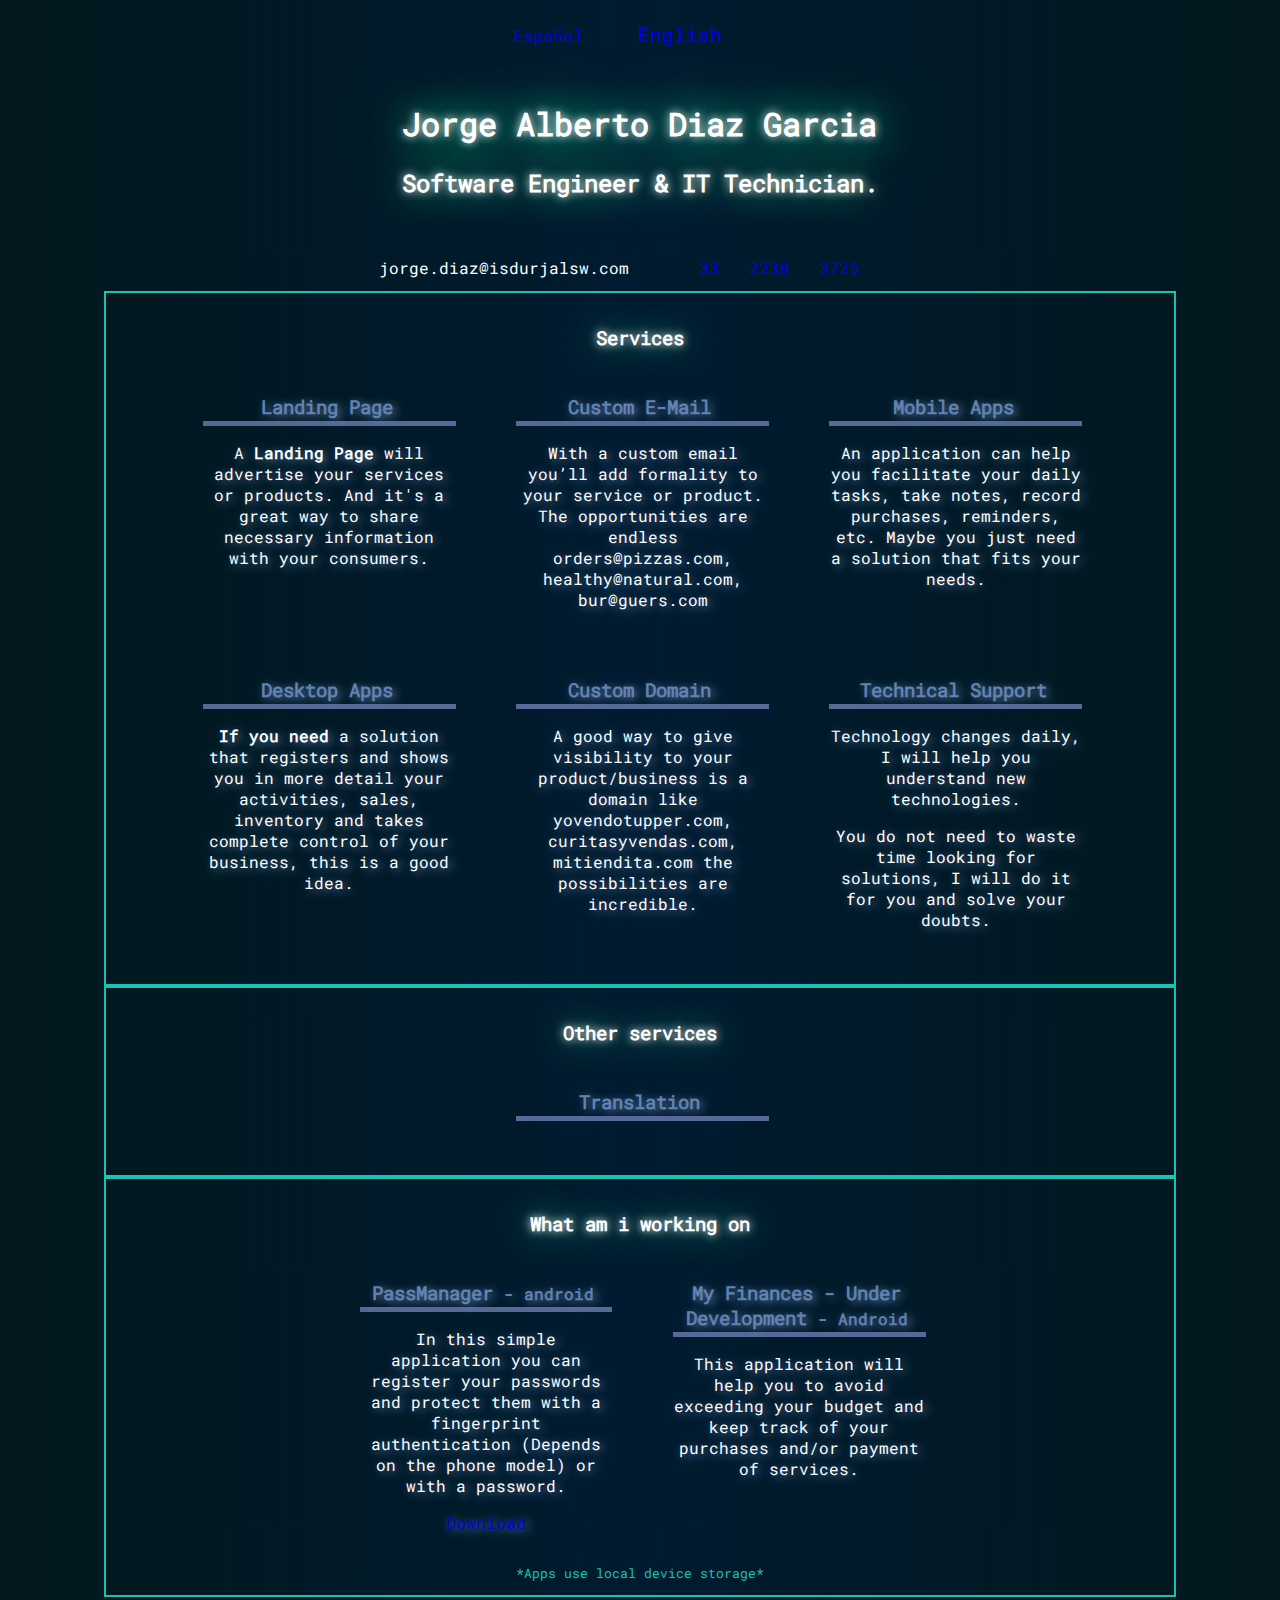
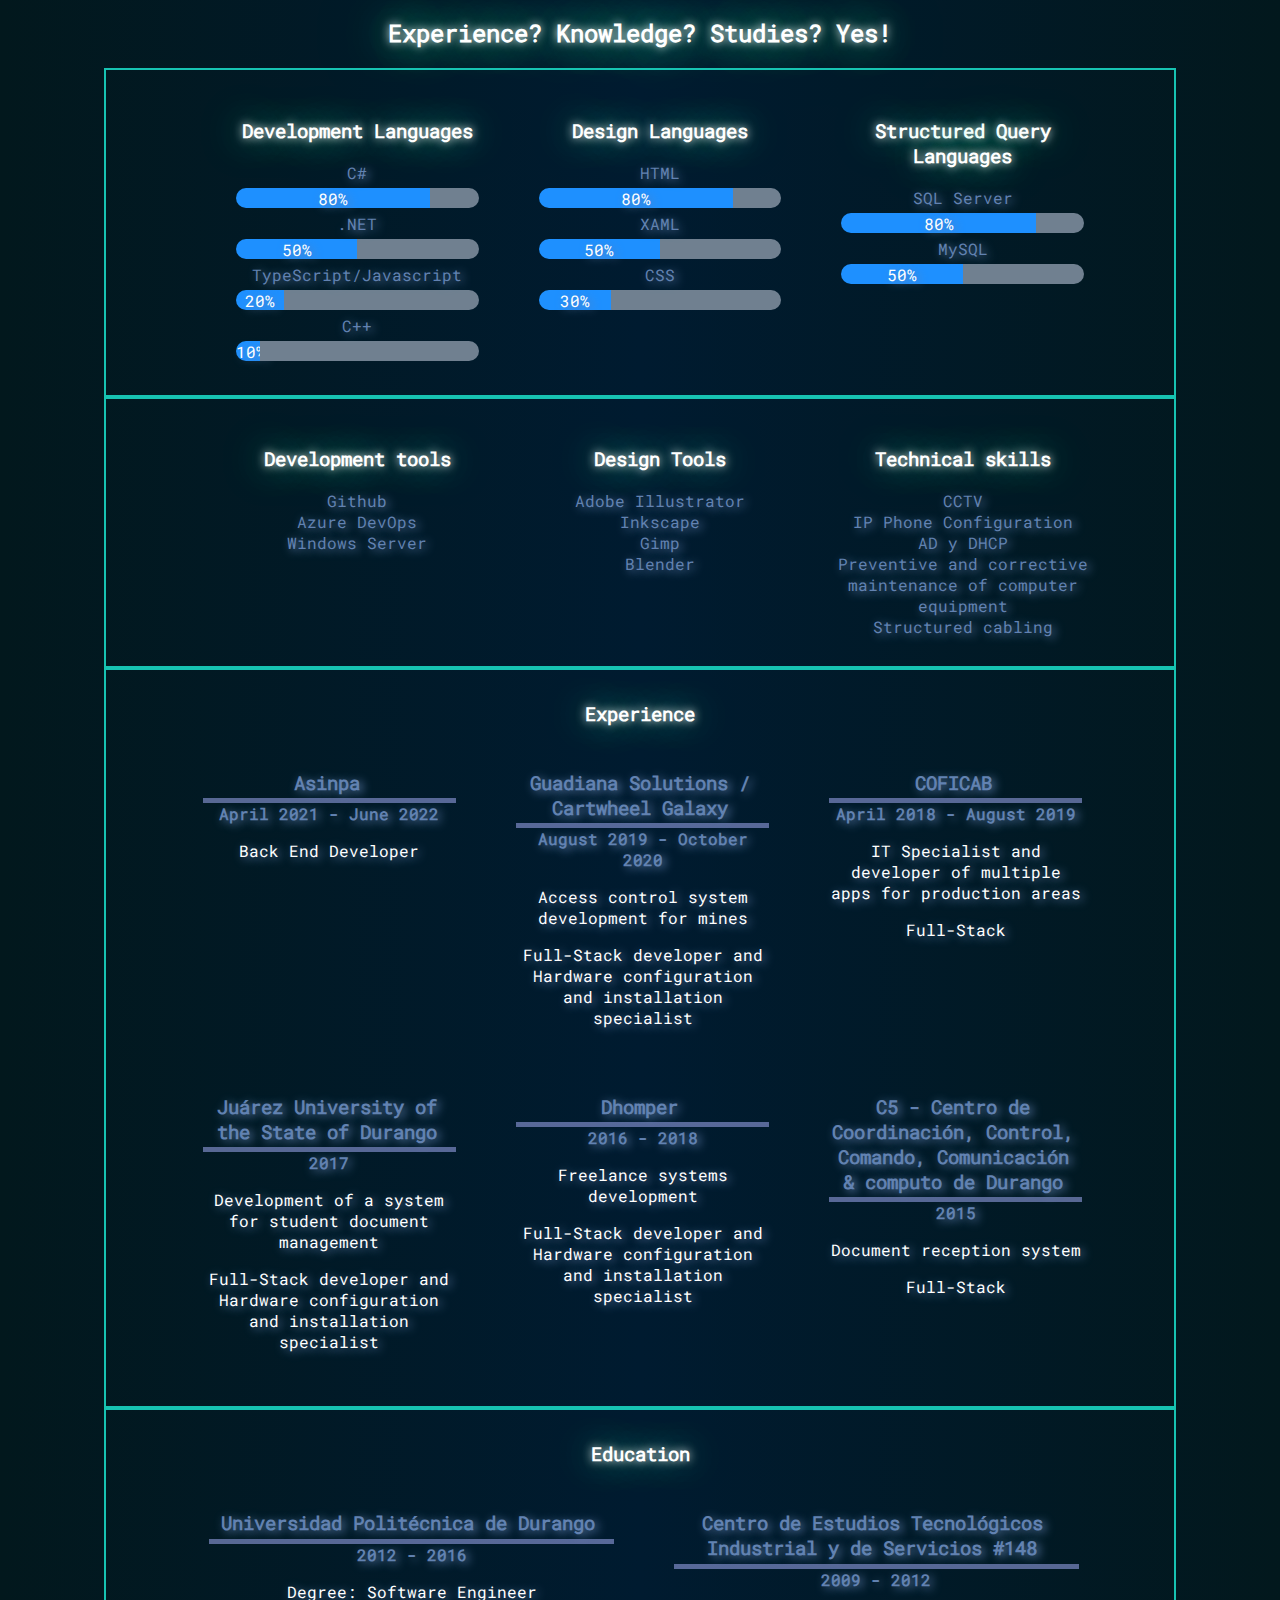
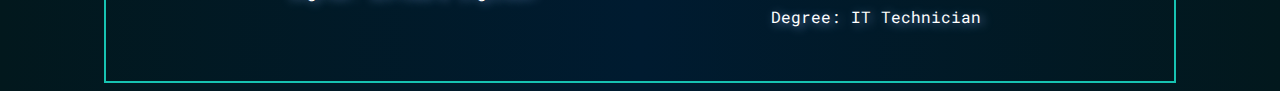
==== index_en.html @ 6057a3dc "actualizacion de lenguaje" ====
<!DOCTYPE html>
<html lang="es">

<head>
    <meta charset="UTF-8">
    <meta http-equiv="X-UA-Compatible" content="IE=edge">
    <meta name="viewport" content="width=device-width, initial-scale=1.0">
    <title>Ing. Jorge Alberto Diaz Garcia</title>
    <link rel="stylesheet" href="https://cdnjs.cloudflare.com/ajax/libs/font-awesome/6.2.1/css/all.min.css" integrity="sha512-MV7K8+y+gLIBoVD59lQIYicR65iaqukzvf/nwasF0nqhPay5w/9lJmVM2hMDcnK1OnMGCdVK+iQrJ7lzPJQd1w==" crossorigin="anonymous" referrerpolicy="no-referrer"
    />
    <link rel="shortcut icon" href="img/logo_icon_48x48.png" type="image/x-icon">
    <link rel="stylesheet" href="css/style_v1.css">
    <script src="https://smtpjs.com/v3/smtp.js"></script>
    <script src="scripts/script.js"></script>
</head>

<body>
    <div class="idioma">
        <a href="/index.html">Español</a>
        <a href="#" style="font-size: 20px;">English</a>
    </div>
    <div class="principal_container">
        <div class="principal_content">
            <h1 class="neon_h1">
                Jorge Alberto Diaz Garcia
            </h1>
            <h2 class="neon_h3">
                Software Engineer & IT Technician.
            </h2>
        </div>
    </div>
    <div class="contact_info">
        <p><i class="fa-sharp fa-solid fa-envelope"></i>jorge.diaz@isdurjalsw.com</p>
        <a href="https://wa.me/523322383725/?text=Hola,%20me%20interesa%20alguno%20de%20los%20servicios!" target="_blank"><i class="fa-brands fa-whatsapp"></i>33 &nbsp 2238 &nbsp 3725</a>
    </div>
    <!-- <div class="email">
        <p>jorge.diaz@isdurjalsw.com</p>
        <a href="https://wa.me/523322383725/?text=Hola,%20me%20interesa%20alguno%20de%20los%20servicios!" target="_blank">33 &nbsp 2238 &nbsp 3725</a>
    </div> -->
    <div class="services focused-area">
        <h3 class="neon_h3">Services</h3>
        <div class="xp_card neon_text">
            <h3>Landing Page</h3>
            <div class="xp_card_content">
                <p>A <strong>Landing Page</strong> will advertise your services or products. And it's a great way to share necessary information with your consumers.</p>
            </div>
        </div>
        <div class="xp_card neon_text">
            <h3>Custom E-Mail</h3>
            <div class="xp_card_content">
                <p>With a custom email you’ll add formality to your service or product. The opportunities are endless orders@pizzas.com, healthy@natural.com, bur@guers.com</p>
            </div>
        </div>
        <div class="xp_card neon_text">
            <h3>Mobile Apps</h3>
            <div class="xp_card_content">
                <p>An application can help you facilitate your daily tasks, take notes, record purchases, reminders, etc. Maybe you just need a solution that fits your needs.</p>
            </div>
        </div>
        <div class="xp_card neon_text">
            <h3>Desktop Apps</h3>
            <div class="xp_card_content">
                <p><strong>If you need</strong> a solution that registers and shows you in more detail your activities, sales, inventory and takes complete control of your business, this is a good idea.</p>
            </div>
        </div>
        <div class="xp_card neon_text">
            <h3>Custom Domain</h3>
            <div class="xp_card_content">
                <p>A good way to give visibility to your product/business is a domain like yovendotupper.com, curitasyvendas.com, mitiendita.com the possibilities are incredible.</p>
            </div>
        </div>
        <div class="xp_card neon_text">
            <h3>Technical Support</h3>
            <div class="xp_card_content">
                <p>Technology changes daily, I will help you understand new technologies.</p>
                <p>You do not need to waste time looking for solutions, I will do it for you and solve your doubts.</p>
            </div>
        </div>
    </div>
    <div class="otherservices focused-area">
        <h3 class="neon_h3">Other services</h3>
        <div class="xp_card neon_text">
            <h3>Translation</h3>
            <div class="xp_card_content">
                <p></p>
            </div>
        </div>
    </div>
    <!-- <div class="clients focused-area">
        <h3 class="neon_h3">Clientes</h3>
        <div class="xp_card neon_text">
            <h3>Galeria Virtual</h3>
            <div class="xp_card_content">
                <h4>Galeria virtual de una Licenciada en Artes Visuales y Plasticas</h4>
                <a class="link_website" href="http://" target="_blank">Sitio web</a>
            </div>
        </div>
        <div class="xp_card neon_text">
            <h3>Terapeuta</h3>
            <div class="xp_card_content">
                <h4>Sitio web de una Terapeuta de la Comunicacion Humana</h4>
                <a class="link_website" href="http://" target="_blank">Sitio web</a>
            </div>
        </div>
    </div> -->
    <div class="aplications focused-area">
        <h3 class="neon_h3">What am i working on</h3>
        <div>
            <div class="xp_card neon_text">
                <h3>PassManager <small> - android</small></h3>
                <div class="xp_card_content">
                    <p>In this simple application you can register your passwords and protect them with a fingerprint authentication (Depends on the phone model) or with a password.</p>
                    <a href="https://drive.google.com/uc?export=download&id=1p4Y3VfxLfTq-qv6n9tV3aubJZZBlAaNV" target="_blank">Download</a>
                </div>
            </div>
            <div class="xp_card neon_text">
                <h3>My Finances - Under Development <small> - Android</small></h3>
                <div class="xp_card_content">
                    <p>This application will help you to avoid exceeding your budget and keep track of your purchases and/or payment of services.</p>
                </div>
            </div>
        </div>
        <small>*Apps use local device storage*</small>
    </div>
    <h2 class="neon_h1" style="text-align: center;">
        Experience? Knowledge? Studies? Yes!
    </h2>
    <div class="lang focused-area">
        <ul class="neon_text">
            <h3 class="neon_h3">Development Languages</h3>
            <li>C#
                <div class="nivel" style="height: 20px;">
                    <div class="positivo" style="width: 80%;">
                        <p>80%</p>
                    </div>
                    <div class="negativo" style="width: 20%;"></div>
                </div>
            </li>
            <li>.NET
                <div class="nivel" style="height: 20px;">
                    <div class="positivo" style="width: 50%;">
                        <p>50%</p>
                    </div>
                    <div class="negativo" style="width: 50%;"></div>
                </div>
            </li>
            <li>TypeScript/Javascript
                <div class="nivel" style="height: 20px;">
                    <div class="positivo" style="width: 20%;">
                        <p>20%</p>
                    </div>
                    <div class="negativo" style="width: 80%;"></div>
                </div>
            </li>
            <li>C++
                <div class="nivel" style="height: 20px;">
                    <div class="positivo" style="width: 10%;">
                        <p>10%</p>
                    </div>
                    <div class="negativo" style="width: 90%;"></div>
                </div>
            </li>
        </ul>
        <ul class="neon_text">
            <h3 class="neon_h3">Design Languages</h3>
            <li>HTML
                <div class="nivel" style="height: 20px;">
                    <div class="positivo" style="width: 80%;">
                        <p>80%</p>
                    </div>
                    <div class="negativo" style="width: 20%;"></div>
                </div>
            </li>
            <li>XAML
                <div class="nivel" style="height: 20px;">
                    <div class="positivo" style="width: 50%;">
                        <p>50%</p>
                    </div>
                    <div class="negativo" style="width: 50%;"></div>
                </div>
            </li>
            <li>CSS
                <div class="nivel" style="height: 20px;">
                    <div class="positivo" style="width: 30%;">
                        <p>30%</p>
                    </div>
                    <div class="negativo" style="width: 70%;"></div>
                </div>
            </li>
        </ul>
        <ul class="neon_text">
            <h3 class="neon_h3">Structured Query Languages</h3>
            <li>SQL Server
                <div class="nivel" style="height: 20px;">
                    <div class="positivo" style="width: 80%;">
                        <p>80%</p>
                    </div>
                    <div class="negativo" style="width: 20%;"></div>
                </div>
            </li>
            <li>MySQL
                <div class="nivel" style="height: 20px;">
                    <div class="positivo" style="width: 50%;">
                        <p>50%</p>
                    </div>
                    <div class="negativo" style="width: 50%;"></div>
                </div>
            </li>
        </ul>
    </div>
    <div class="design_abilities focused-area">
        <ul class="neon_text">
            <h3 class="neon_h3">Development tools</h3>
            <li>Github</li>
            <li>Azure DevOps</li>
            <li>Windows Server</li>
        </ul>
        <ul class="neon_text">
            <h3 class="neon_h3">Design Tools</h3>
            <li>Adobe Illustrator</li>
            <li>Inkscape</li>
            <li>Gimp</li>
            <li>Blender</li>
        </ul>
        <ul class="neon_text">
            <h3 class="neon_h3">Technical skills</h3>
            <li>CCTV</li>
            <li>IP Phone Configuration</li>
            <li>AD y DHCP</li>
            <li>Preventive and corrective maintenance of computer equipment</li>
            <li>Structured cabling</li>
        </ul>
    </div>
    <div class="experience focused-area">
        <h3 class="neon_h3">Experience</h3>
        <div class="xp_card neon_text">
            <h3>Asinpa</h3>
            <div class="xp_card_content">
                <h4>April 2021 - June 2022</h4>
                <p>Back End Developer</p>
            </div>
        </div>
        <div class="xp_card neon_text">
            <h3>Guadiana Solutions / Cartwheel Galaxy</h3>
            <div class="xp_card_content">
                <h4>August 2019 - October 2020</h4>
                <p>Access control system development for mines</p>
                <p>Full-Stack developer and Hardware configuration and installation specialist</p>
            </div>
        </div>
        <div class="xp_card neon_text">
            <h3>COFICAB</h3>
            <div class="xp_card_content">
                <h4>April 2018 - August 2019</h4>
                <p>IT Specialist and developer of multiple apps for production areas</p>
                <p>Full-Stack</p>
            </div>
        </div>
        <div class="xp_card neon_text">
            <h3>Juárez University of the State of Durango</h3>
            <div class="xp_card_content">
                <h4>2017</h4>
                <p>Development of a system for student document management</p>
                <p>Full-Stack developer and Hardware configuration and installation specialist</p>
            </div>
        </div>
        <div class="xp_card neon_text">
            <h3>Dhomper</h3>
            <div class="xp_card_content">
                <h4>2016 - 2018</h4>
                <p>Freelance systems development</p>
                <p>Full-Stack developer and Hardware configuration and installation specialist</p>
            </div>
        </div>
        <div class="xp_card neon_text">
            <h3>C5 - Centro de Coordinación, Control, Comando, Comunicación & computo de Durango</h3>
            <div class="xp_card_content">
                <h4>2015</h4>
                <p>Document reception system</p>
                <p>Full-Stack</p>
            </div>
        </div>
    </div>
    <div class="education focused-area">
        <h3 class="neon_h3">Education</h3>
        <div class="xp_card neon_text">
            <h3>Universidad Politécnica de Durango</h3>
            <div class="xp_card_content">
                <h4>2012 - 2016</h4>
                <p>Degree: Software Engineer</p>
            </div>
        </div>
        <div class="xp_card neon_text">
            <h3>Centro de Estudios Tecnológicos Industrial y de Servicios #148</h3>
            <div class="xp_card_content">
                <h4>2009 - 2012</h4>
                <p>Degree: IT Technician</p>
            </div>
        </div>
    </div>
    <!-- <div class="contact">
        <h3 class="neon_h3">Contacto</h3>
        <p class="neon_text">Tienes alguna idea o necesidad que pueda involucrar tecnología? dejame un mensaje</p>
        <form class="formulario" method="post">
            <input type="text" name="Nombre" id="Nombre" placeholder="Nombre">
            <input type="email" name="Correo" id="Correo" placeholder="Correo">
            <textarea name="Descripcion" id="Descripcion" cols="30" rows="3" placeholder="Cuentame" sizeable="false"></textarea>
            <button value="Send Email" onclick="enviarMail()">Enviar mensaje</button>
        </form>
        <div class="links-sociales">
            <a href="https://wa.me/6181195738" target="_blank"><img style="width: 60px;" src="img/whatsapp.png" alt="Whatsapp"></a>
            <a href="https://www.instagram.com/isdurjal/" target="_blank"><img style="width: 60px;" src="img/instagram.png" alt="Instagram"></a>
            <a href="https://github.com/isdurjaldev" target="_blank"><img style="width: 60px;" src="img/github-sign.png" alt="Github"></a>
        </div>
    </div> -->
</body>

</html>
---- css/style_v1.css ----
@import url(fonts.css);
@import url(text-effects.css);
@import url(animations.css);
body {
    /* background-color: rgb(59, 83, 102); */
    background-image: linear-gradient(90deg, #02181d, #001B30, #02181d);
    /* font-family: FontSourceCodeRegular; */
    font-family: RobotoMonoRegular;
    /* font-family: UbuntuRegular; */
    /* user-select: none; */
}

.idioma {
    width: 70%;
    margin: 0 auto;
    padding: 1%;
    text-align: center;
}

.idioma>* {
    margin-right: 5%;
}

.principal_container {
    width: 70%;
    margin: 0 auto;
    padding: 1%;
    text-align: center;
    /* border-bottom: 1px solid rgba(171, 180, 255, 0.514); */
    background-color: rgba(0, 0, 0, 0);
    /* border-bottom-left-radius: 100px; */
    /* box-shadow: 0px 0px 10px 0px rgb(133, 133, 133), inset 0px 0px 30px rgb(133, 133, 133); */
}

.contact_info {
    width: 80%;
    margin: 0 auto;
    padding: 1%;
    text-align: center;
}

.contact_info>* {
    height: 100%;
    display: inline;
    margin-right: 5%;
}

.contact_info p {
    color: white;
    width: fit-content;
}

.principal_container:nth-child() {
    height: fit-content;
}

.principal_content {
    display: inline-block;
    padding: 1%;
}

@media screen and (max-width:992px) {
    .principal_container {
        width: 100%;
    }
}

.services {
    width: 80%;
    margin: 0 auto;
    text-align: center;
}

.otherservices {
    width: 80%;
    margin: 0 auto;
    text-align: center;
}

.lang {
    width: 80%;
    margin: 0 auto;
    text-align: center;
}

.lang ul {
    width: 25%;
    display: inline-table;
}

.design_abilities {
    width: 80%;
    margin: 0 auto;
    text-align: center;
}

.design_abilities ul {
    width: 25%;
    display: inline-table;
}

@media screen and (max-width:992px) {
    .lang {
        margin: 0 auto;
    }
    .lang ul {
        width: 85%;
        display: block;
    }
    .design_abilities ul {
        width: 80%;
    }
}

.experience {
    width: 80%;
    margin: 0 auto;
    text-align: center;
}

.xp_card {
    width: 25%;
    display: inline-table;
    margin: 5px 5px;
    padding: 2%;
    overflow-wrap: break-word;
}

@media screen and (max-width:992px) {
    .xp_card {
        width: 80%;
    }
}

.xp_card_content {
    margin: 1%;
}

.xp_card_content {
    width: 100%;
    border-top: 5px solid rgba(171, 180, 255, 0.514);
}

.xp_card>h3 {
    margin: 0;
}

.xp_card_content>h4 {
    margin: 0;
}

.education {
    width: 80%;
    margin: 0 auto;
    text-align: center;
}

.education .xp_card {
    width: 40%;
}

.clients {
    width: 80%;
    margin: 0 auto;
    text-align: center;
}

.aplications {
    width: 80%;
    margin: 0 auto;
    text-align: center;
}

.aplications small {
    width: 80%;
    bottom: 0;
}

.clients .xp_card {
    width: 40%;
}

@media screen and (max-width:992px) {
    .education .xp_card {
        width: 80%;
    }
}

.contact {
    text-align: center;
    width: 100%;
}

.formulario {
    width: 80%;
    margin: 2% auto;
}

.formulario input {
    width: 50%;
    margin: 1% auto;
    font-family: RobotoMonoRegular;
    font-size: 20px;
    background-color: transparent;
    border: 0px;
    color: white;
    box-shadow: 0px 2px 10px 0px rgba(171, 180, 255, 0.514);
}

.formulario textarea {
    width: 50%;
    margin: 1% auto;
    font-family: RobotoMonoRegular;
    font-size: 20px;
    background-color: transparent;
    border: 0px;
    color: white;
    box-shadow: 0px 2px 10px 0px rgba(171, 180, 255, 0.514);
}

li {
    list-style: none;
}

.nivel {
    padding: 2%;
    animation: fill 1s normal ease-in;
}

.positivo {
    height: inherit;
    background-color: dodgerblue;
    float: left;
    border-top-left-radius: 50px;
    border-bottom-left-radius: 50px;
}

.positivo p {
    color: white;
    margin: 0;
    text-align: center;
}

.negativo {
    height: inherit;
    background-color: slategray;
    float: left;
    border-top-right-radius: 50px;
    border-bottom-right-radius: 50px;
}

.email {
    width: 15px;
    height: max-content;
    color: white;
    float: left;
    position: fixed;
    overflow-wrap: break-word;
    margin: -10% 3%;
    font-family: RobotoMonoRegular;
    border-right: 2px solid #17C3B2;
}

.email a {
    color: white;
}

@media screen and (max-width:992px) {
    .email {
        width: 100%;
        position: relative;
        margin: 10px auto;
        text-align: center;
    }
}

.focused-area {
    padding: 0.8em 1.8em;
    border: 2px solid #17C3B2;
    position: relative;
    overflow: hidden;
    background-color: transparent;
    text-align: center;
    /* text-transform: uppercase; */
    transition: .3s;
    z-index: 1;
    font-family: RobotoMonoRegular;
    color: #17C3B2;
}

.focused-area p {
    color: white;
}

.focused-area::before {
    content: '';
    width: 0;
    height: 300%;
    position: absolute;
    top: 50%;
    left: 50%;
    transform: translate(-50%, -50%);
    background: #17C3B2;
    transition: .5s ease;
    display: block;
    z-index: -1;
}

.focused-area:hover::before {
    width: 100%;
}

.focused-area:hover li {
    color: black;
}

.focused-area:hover small {
    color: white;
}

.focused-area:hover .xp_card {
    color: black;
}

.focused-area:hover .xp_card_content {
    border-top: 5px solid slategrey;
}

a:link {
    text-decoration: none;
}

a:visited {
    text-decoration: none;
    color: white;
}

i {
    margin-right: 1%;
    font-size: 20px;
}
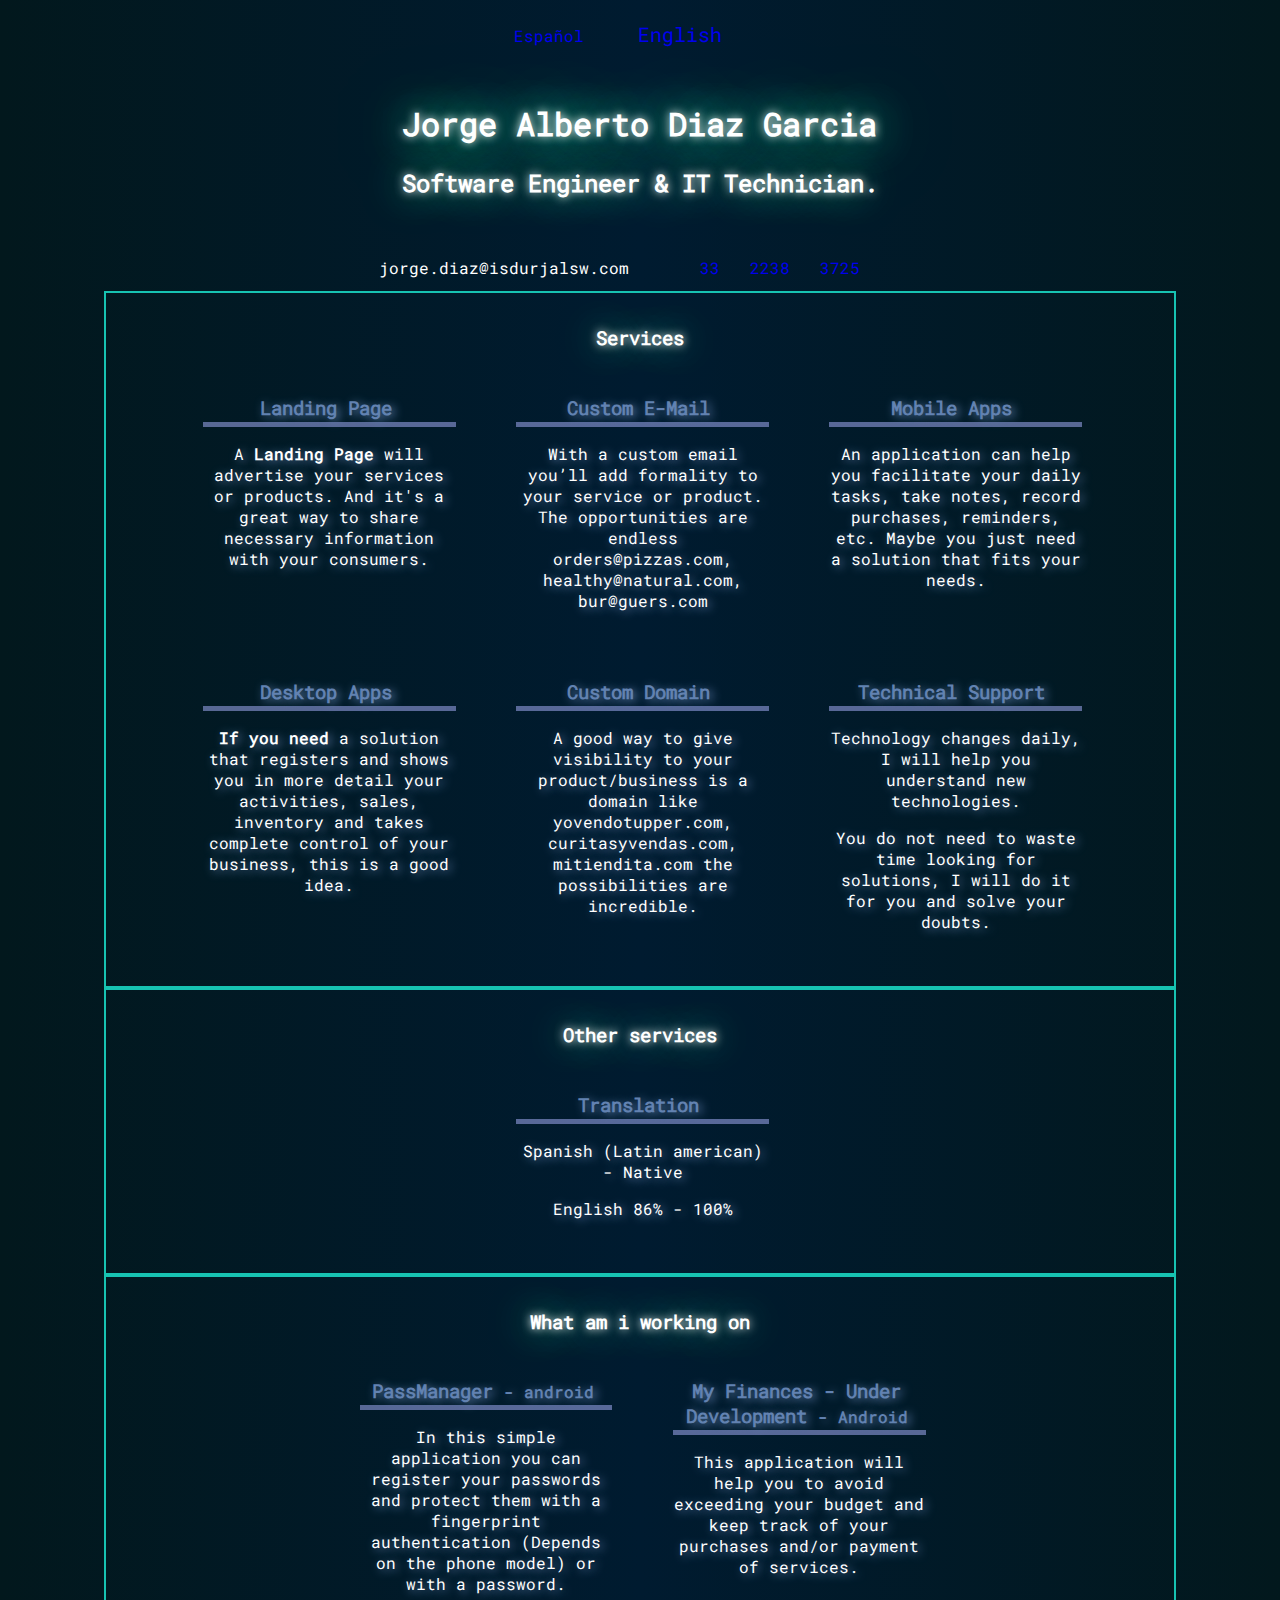
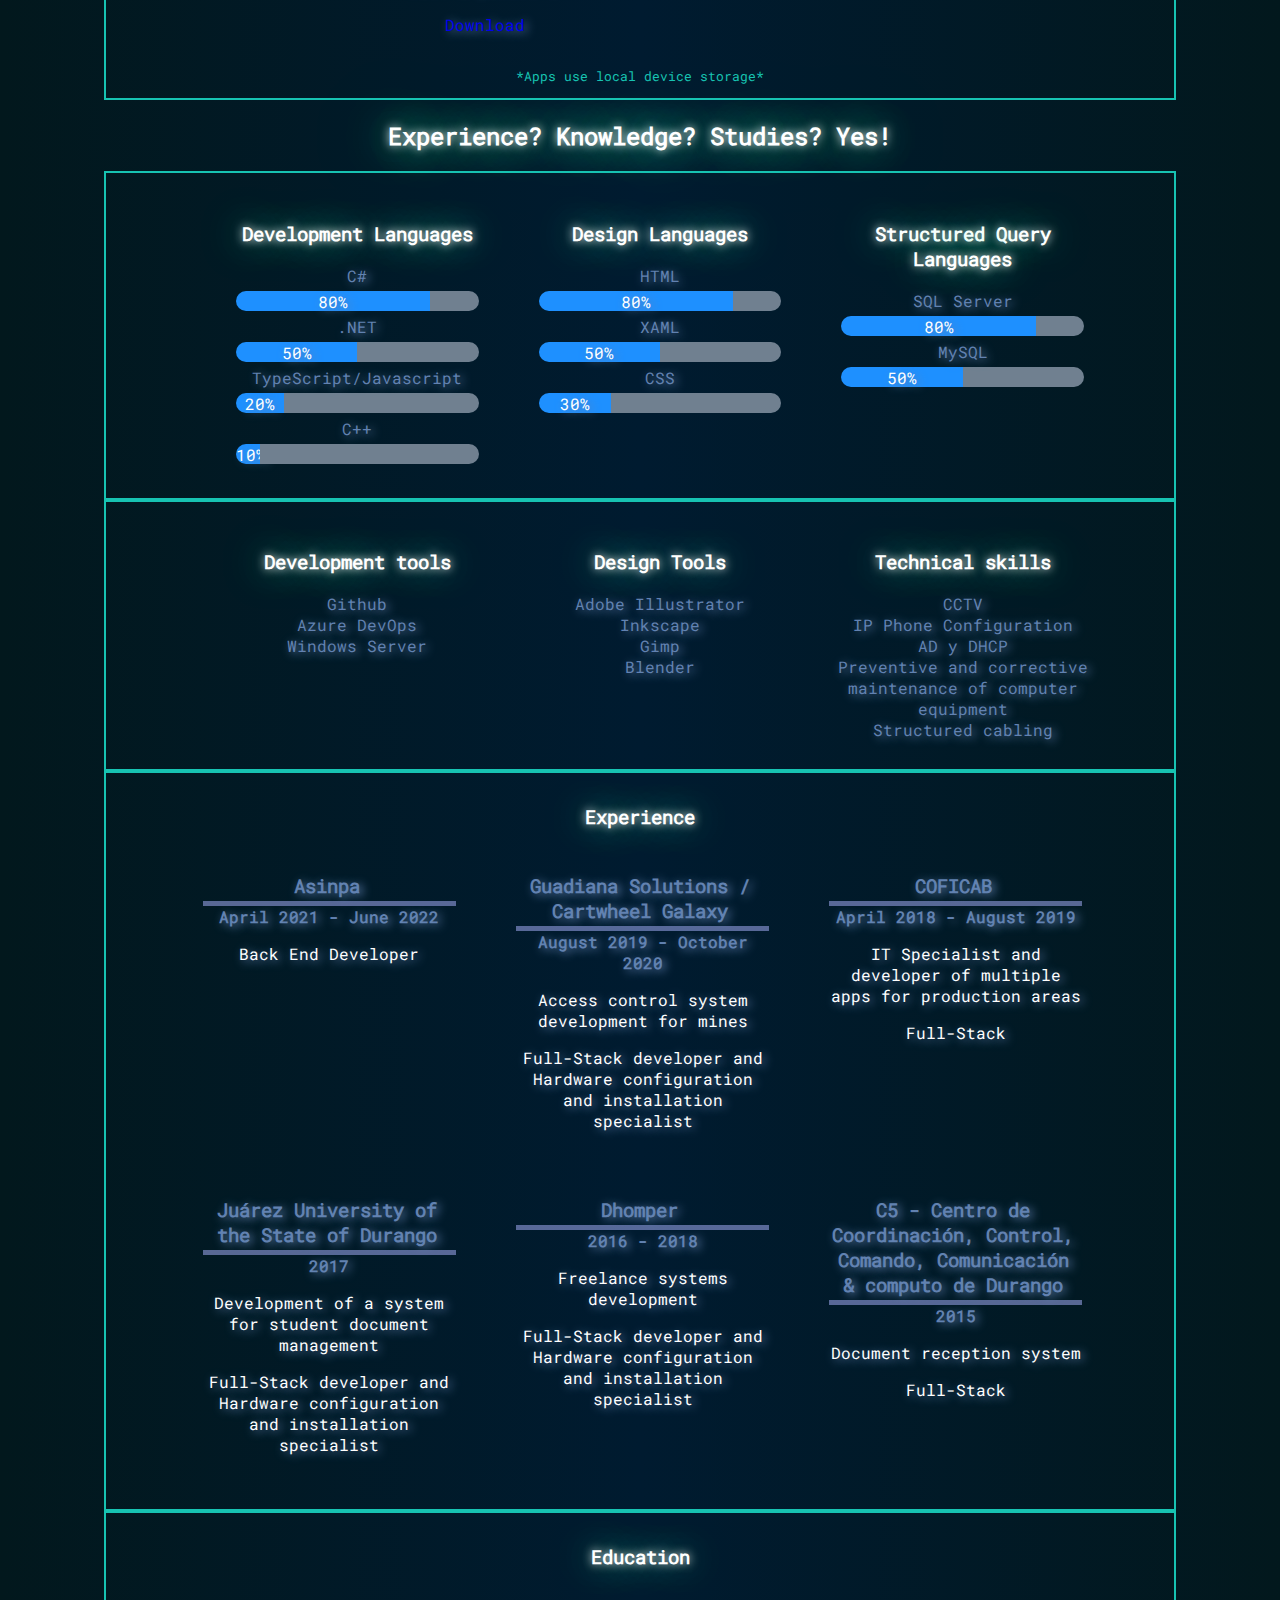
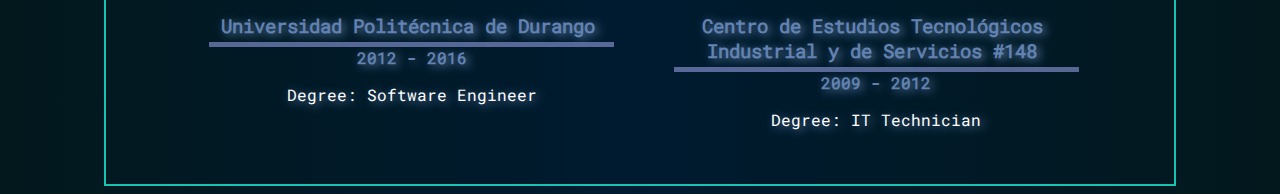
==== commit 1b735978: "icons" ====
--- a/index_en.html
+++ b/index_en.html
@@ -40,37 +40,37 @@
     <div class="services focused-area">
         <h3 class="neon_h3">Services</h3>
         <div class="xp_card neon_text">
-            <h3>Landing Page</h3>
+            <h3>Landing Page <i class="fa-solid fa-file-code"></i></h3>
             <div class="xp_card_content">
                 <p>A <strong>Landing Page</strong> will advertise your services or products. And it's a great way to share necessary information with your consumers.</p>
             </div>
         </div>
         <div class="xp_card neon_text">
-            <h3>Custom E-Mail</h3>
+            <h3>Custom E-Mail <i class="fa-sharp fa-solid fa-envelope"></i></h3>
             <div class="xp_card_content">
                 <p>With a custom email you’ll add formality to your service or product. The opportunities are endless orders@pizzas.com, healthy@natural.com, bur@guers.com</p>
             </div>
         </div>
         <div class="xp_card neon_text">
-            <h3>Mobile Apps</h3>
+            <h3>Mobile Apps <i class="fa-sharp fa-solid fa-mobile-screen"></i></h3>
             <div class="xp_card_content">
                 <p>An application can help you facilitate your daily tasks, take notes, record purchases, reminders, etc. Maybe you just need a solution that fits your needs.</p>
             </div>
         </div>
         <div class="xp_card neon_text">
-            <h3>Desktop Apps</h3>
+            <h3>Desktop Apps <i class="fa-sharp fa-solid fa-desktop"></i></h3>
             <div class="xp_card_content">
                 <p><strong>If you need</strong> a solution that registers and shows you in more detail your activities, sales, inventory and takes complete control of your business, this is a good idea.</p>
             </div>
         </div>
         <div class="xp_card neon_text">
-            <h3>Custom Domain</h3>
+            <h3>Custom Domain <i class="fa-solid fa-window-restore"></i></h3>
             <div class="xp_card_content">
                 <p>A good way to give visibility to your product/business is a domain like yovendotupper.com, curitasyvendas.com, mitiendita.com the possibilities are incredible.</p>
             </div>
         </div>
         <div class="xp_card neon_text">
-            <h3>Technical Support</h3>
+            <h3>Technical Support <i class="fa-solid fa-gears"></i></h3>
             <div class="xp_card_content">
                 <p>Technology changes daily, I will help you understand new technologies.</p>
                 <p>You do not need to waste time looking for solutions, I will do it for you and solve your doubts.</p>
@@ -80,9 +80,10 @@
     <div class="otherservices focused-area">
         <h3 class="neon_h3">Other services</h3>
         <div class="xp_card neon_text">
-            <h3>Translation</h3>
-            <div class="xp_card_content">
-                <p></p>
+            <h3>Translation <i class="fa-solid fa-language"></i></h3>
+            <div class="xp_card_content">
+                <p>Spanish (Latin american) - Native</p>
+                <p>English 86% - 100%</p>
             </div>
         </div>
     </div>
@@ -110,7 +111,7 @@
                 <h3>PassManager <small> - android</small></h3>
                 <div class="xp_card_content">
                     <p>In this simple application you can register your passwords and protect them with a fingerprint authentication (Depends on the phone model) or with a password.</p>
-                    <a href="https://drive.google.com/uc?export=download&id=1p4Y3VfxLfTq-qv6n9tV3aubJZZBlAaNV" target="_blank">Download</a>
+                    <a href="https://drive.google.com/uc?export=download&id=1p4Y3VfxLfTq-qv6n9tV3aubJZZBlAaNV" target="_blank">Download <i class="fa-solid fa-download"></i></a>
                 </div>
             </div>
             <div class="xp_card neon_text">
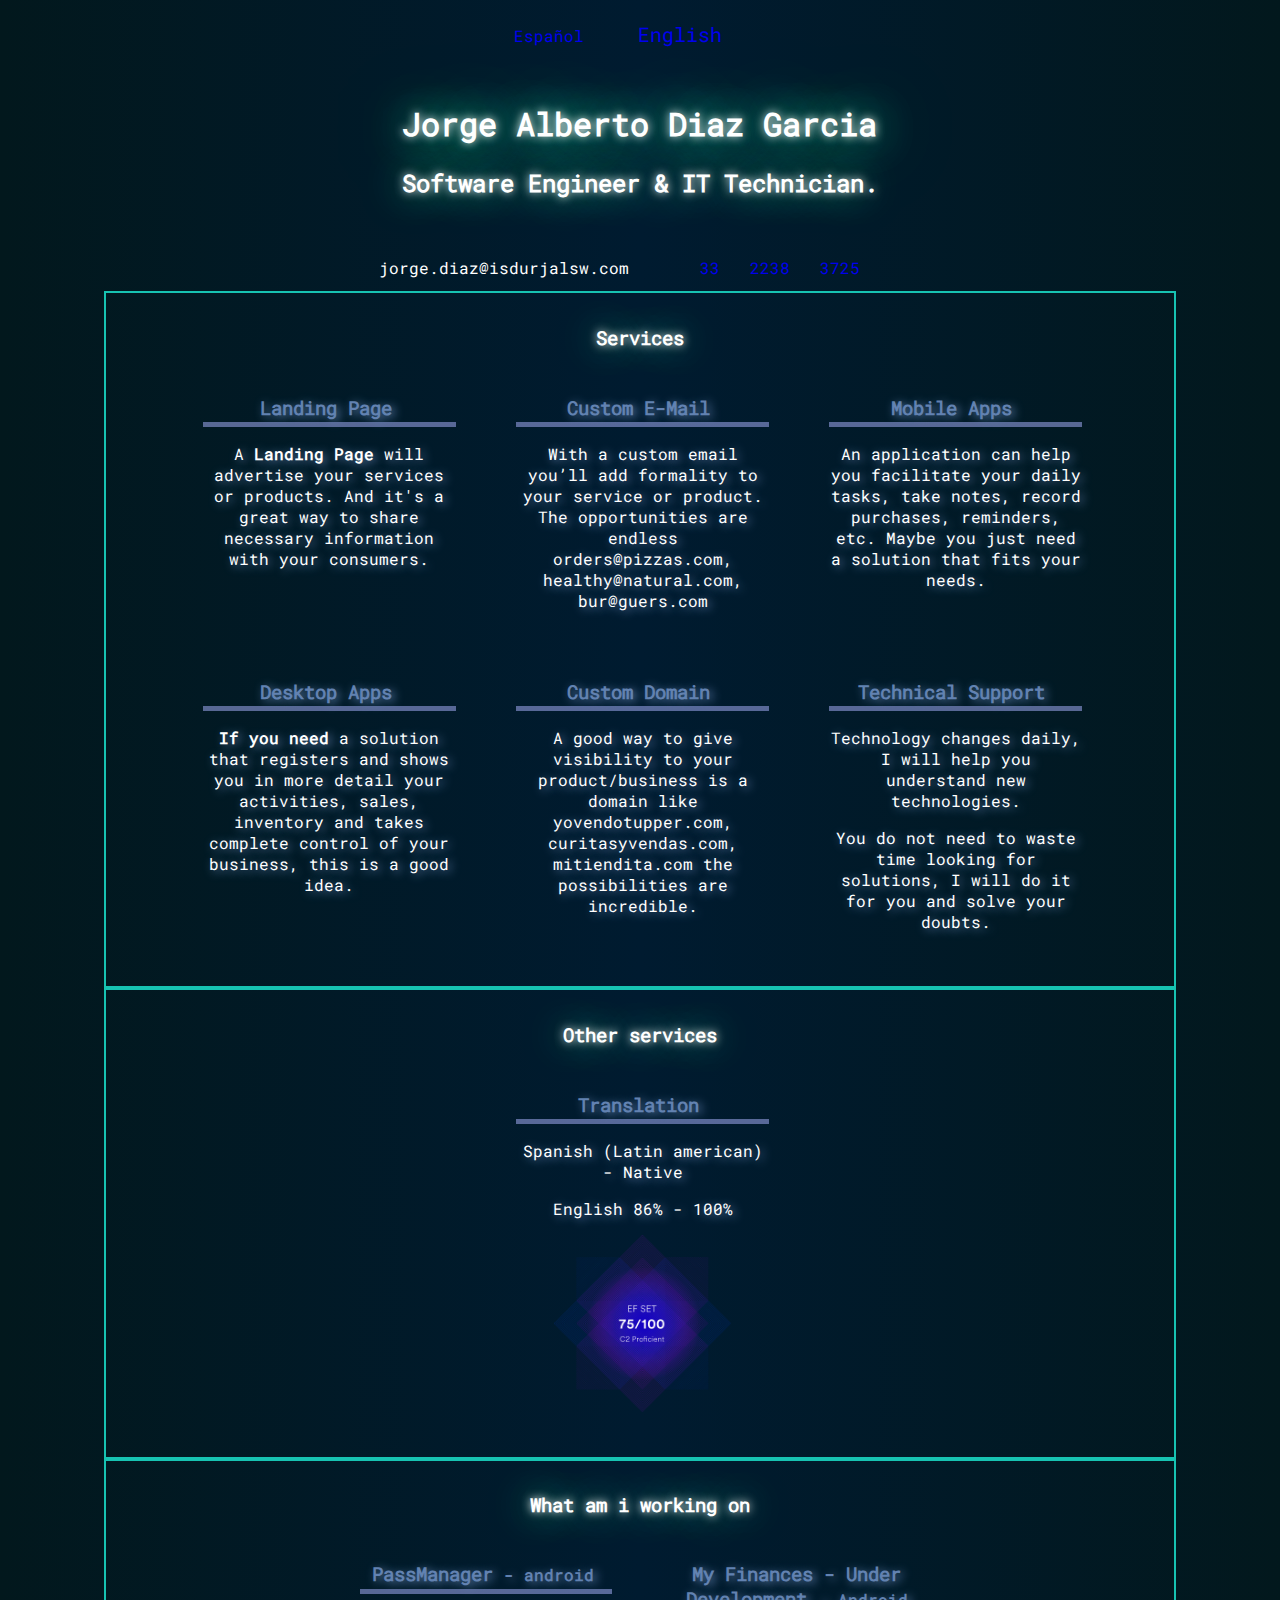
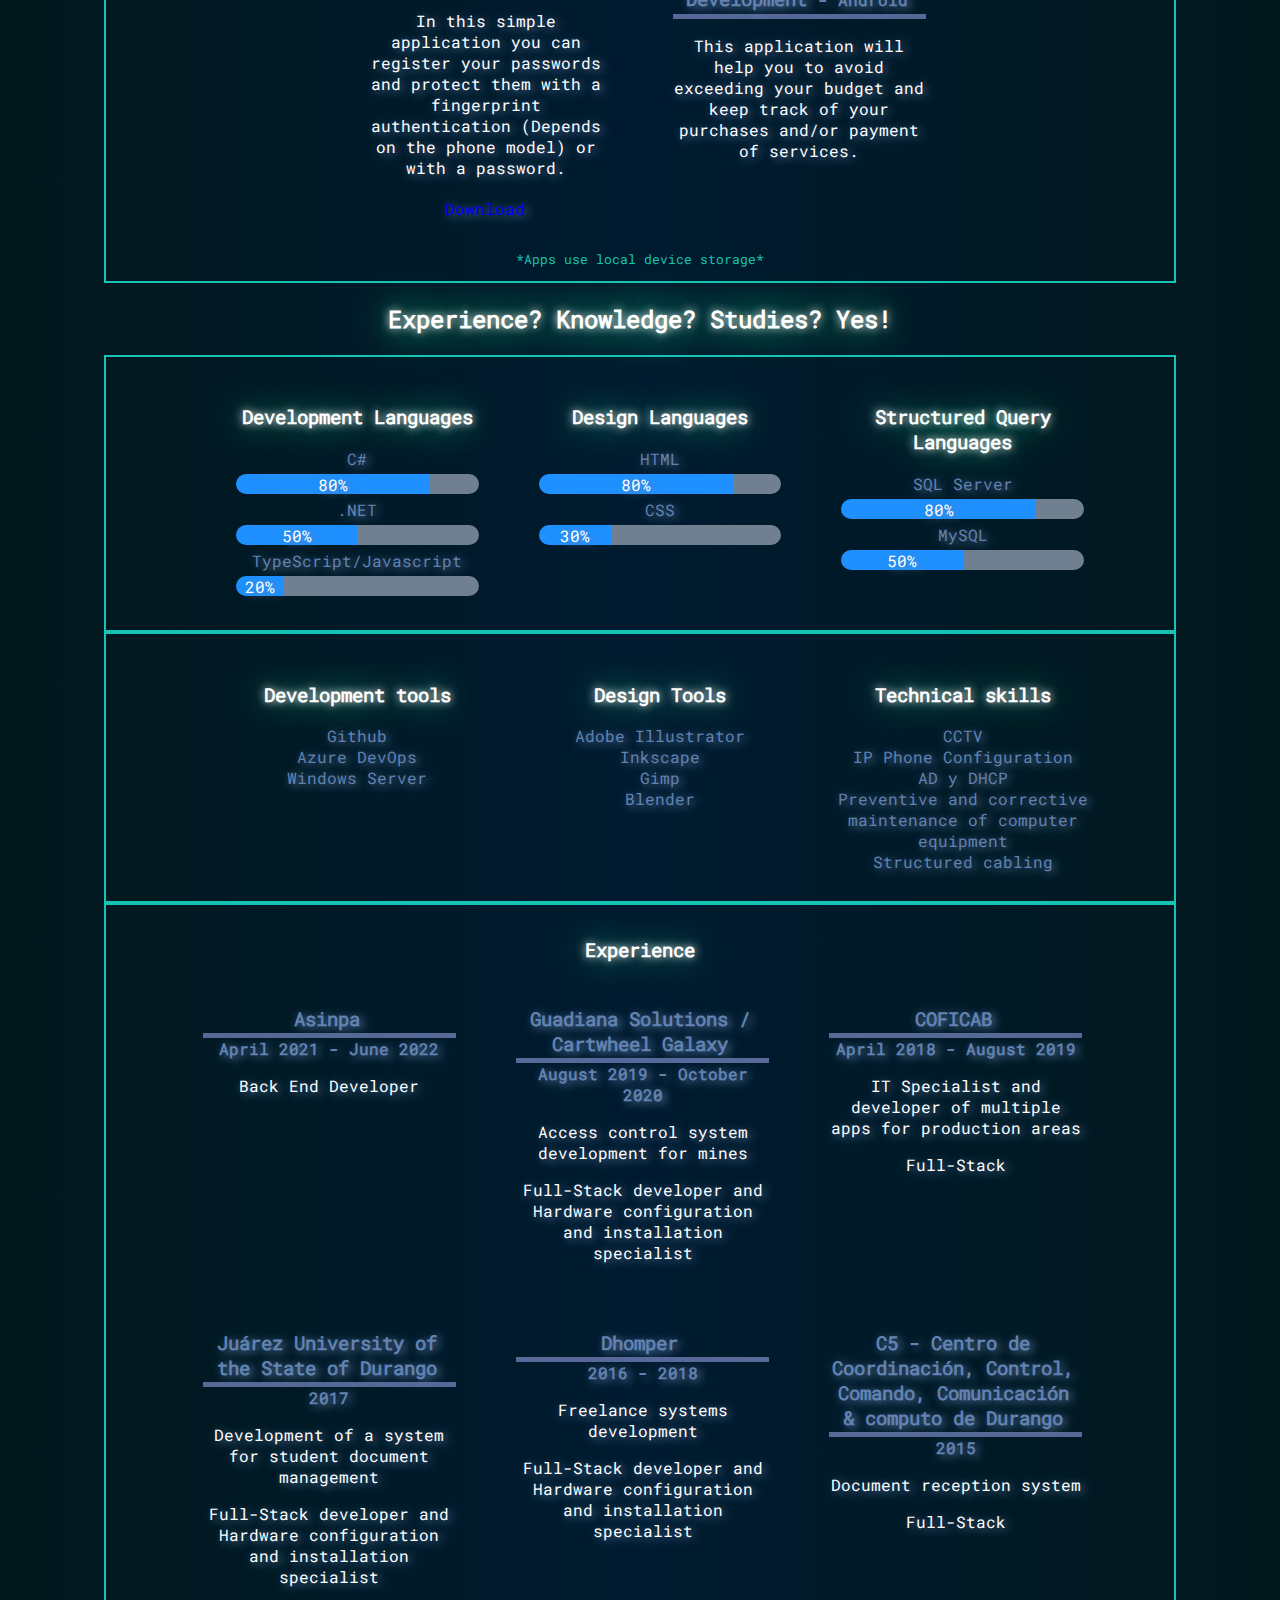
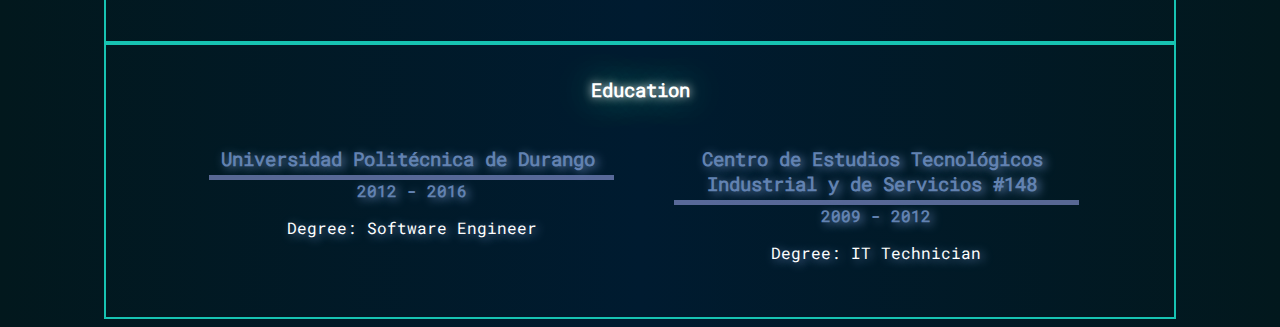
==== commit 561e4627: "updated index" ====
--- a/index_en.html
+++ b/index_en.html
@@ -84,6 +84,9 @@
             <div class="xp_card_content">
                 <p>Spanish (Latin american) - Native</p>
                 <p>English 86% - 100%</p>
+                <a href="https://www.efset.org/cert/hGzvjx" target="_blank">
+                    <img src="img/certificate_75.png" width="70%" />
+                </a>
             </div>
         </div>
     </div>
@@ -153,14 +156,6 @@
                     <div class="negativo" style="width: 80%;"></div>
                 </div>
             </li>
-            <li>C++
-                <div class="nivel" style="height: 20px;">
-                    <div class="positivo" style="width: 10%;">
-                        <p>10%</p>
-                    </div>
-                    <div class="negativo" style="width: 90%;"></div>
-                </div>
-            </li>
         </ul>
         <ul class="neon_text">
             <h3 class="neon_h3">Design Languages</h3>
@@ -170,14 +165,6 @@
                         <p>80%</p>
                     </div>
                     <div class="negativo" style="width: 20%;"></div>
-                </div>
-            </li>
-            <li>XAML
-                <div class="nivel" style="height: 20px;">
-                    <div class="positivo" style="width: 50%;">
-                        <p>50%</p>
-                    </div>
-                    <div class="negativo" style="width: 50%;"></div>
                 </div>
             </li>
             <li>CSS
